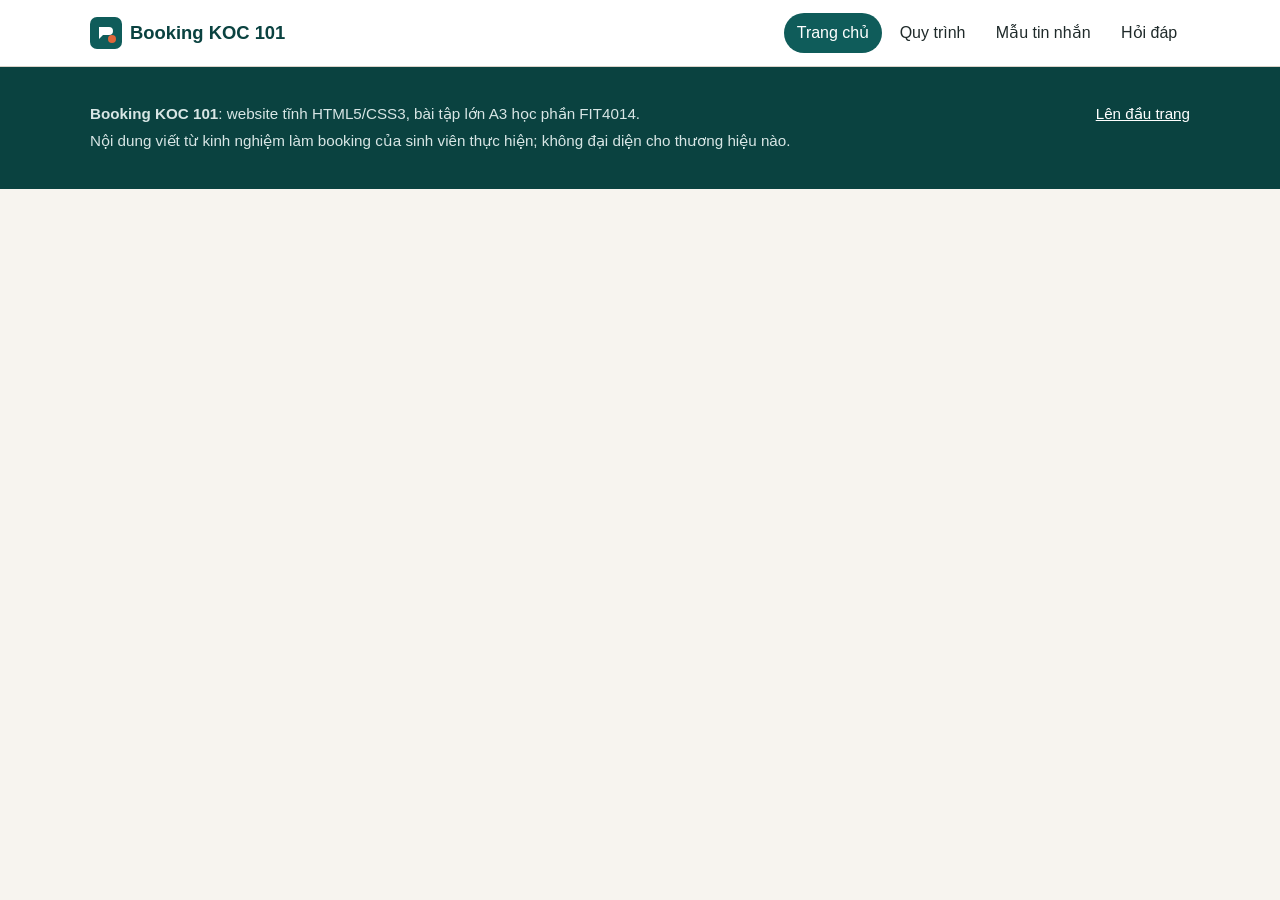
==== index.html @ 8e06d1bd "Thêm khung trang: header, menu điều hướng, footer" ====
<!DOCTYPE html>
<!-- Booking KOC 101 | index.html -->
<html lang="vi">
<head>
  <meta charset="UTF-8">
  <meta name="viewport" content="width=device-width, initial-scale=1.0">
  <meta name="description" content="Hướng dẫn quy trình booking KOC TikTok 6 bước cho sinh viên mới làm marketing.">
  <title>Booking KOC 101 | Trang chủ</title>
  <link rel="icon" href="assets/logo.svg" type="image/svg+xml">
  <!-- Một file CSS dùng chung cho cả website -->
  <link rel="stylesheet" href="css/style.css">
</head>
<body>
  <!-- ===== Link bỏ qua điều hướng: hiện ra khi nhấn Tab, giúp người dùng bàn phím nhảy thẳng vào nội dung ===== -->
  <a class="skip-link" href="#noi-dung">Bỏ qua điều hướng</a>

  <!-- ===== HEADER: logo + menu, giống nhau ở cả 5 trang. Trang đang mở có aria-current="page" ===== -->
  <header class="site-header">
    <div class="container">
      <a class="logo" href="index.html">
        <svg viewBox="0 0 64 64" aria-hidden="true"><rect width="64" height="64" rx="14" fill="#0f5c5a"/><path d="M18 20h20a8 8 0 0 1 0 16H26l-8 8V20z" fill="#fff"/><circle cx="44" cy="44" r="8" fill="#e0663a"/></svg>
        Booking KOC 101
      </a>
      <nav class="nav" aria-label="Điều hướng chính">
        <ul>
          <li><a href="index.html" aria-current="page">Trang chủ</a></li>
          <li><a href="quy-trinh.html">Quy trình</a></li>
          <li><a href="mau-tin-nhan.html">Mẫu tin nhắn</a></li>
          <li><a href="lien-he.html">Hỏi đáp</a></li>
        </ul>
      </nav>
    </div>
  </header>
  <!-- ===== NỘI DUNG CHÍNH: id="noi-dung" là đích của link bỏ qua điều hướng ===== -->
  <main id="noi-dung">
    <!-- Nội dung trang chủ sẽ thêm ở commit sau -->
  </main>
  <!-- ===== FOOTER: mô tả website, số phiên bản (để đối chiếu URL với tag trên GitHub) ===== -->
  <footer class="site-footer">
    <div class="container">
      <div>
        <p><strong>Booking KOC 101</strong>: website tĩnh HTML5/CSS3, bài tập lớn A3 học phần FIT4014.</p>
        <p>Nội dung viết từ kinh nghiệm làm booking của sinh viên thực hiện; không đại diện cho thương hiệu nào.</p>
      </div>
      <p><a href="#noi-dung">Lên đầu trang</a></p>
    </div>
  </footer>
</body>
</html>
---- css/style.css ----
/* =========================================================
   Booking KOC 101 - style.css
   Thứ tự: 1. Biến  2. Nền tảng  3. Bố cục chung  4. Header/nav
           5. Thành phần  6. Form  7. Footer  8. Responsive
   ========================================================= */

/* 1. Biến màu, chữ, khoảng cách (đổi ở đây là đổi cả trang) */
:root {
  --mau-chinh: #0f5c5a;        /* xanh cổ vịt: nút, tiêu đề */
  --mau-chinh-dam: #0a4240;
  --mau-nhan: #e0663a;         /* cam san hô: số bước, điểm nhấn */
  --mau-nen: #f7f4ef;          /* nền kem */
  --mau-the: #ffffff;
  --mau-chu: #1f2a2a;
  --mau-chu-phu: #4d5b5b;
  --mau-vien: #d9d3c9;
  --bo-goc: 12px;
  --rong-toi-da: 1100px;
  --font: "Segoe UI", Roboto, "Helvetica Neue", Arial, sans-serif;
}

/* 2. Nền tảng */
*,
*::before,
*::after { box-sizing: border-box; }

html { scroll-behavior: smooth; }

body {
  margin: 0;
  font-family: var(--font);
  font-size: 1rem;
  line-height: 1.6;
  color: var(--mau-chu);
  background: var(--mau-nen);
}

img, svg { max-width: 100%; display: block; }

h1, h2, h3 { line-height: 1.25; color: var(--mau-chinh-dam); }
h1 { font-size: clamp(1.8rem, 4vw, 2.6rem); margin: 0 0 .5em; }
h2 { font-size: clamp(1.4rem, 3vw, 1.9rem); margin: 0 0 .6em; }
h3 { font-size: 1.15rem; margin: 0 0 .4em; }

a { color: var(--mau-chinh); }
a:hover { color: var(--mau-nhan); }

/* Viền focus rõ cho người dùng bàn phím */
:focus-visible {
  outline: 3px solid var(--mau-nhan);
  outline-offset: 3px;
}

/* Link "Bỏ qua điều hướng": ẩn cho tới khi nhấn Tab */
.skip-link {
  position: absolute;
  left: -999px;
  top: 0;
  background: var(--mau-chinh);
  color: #fff;
  padding: .6rem 1rem;
  z-index: 100;
}
.skip-link:focus { left: 1rem; }

/* 3. Bố cục chung */
.container {
  width: min(100% - 2rem, var(--rong-toi-da));
  margin-inline: auto;
}

.section { padding: 3.5rem 0; }
.section--trang { background: var(--mau-the); }

.lead { font-size: 1.15rem; color: var(--mau-chu-phu); max-width: 60ch; }

/* 4. Header và thanh điều hướng */
.site-header {
  background: var(--mau-the);
  border-bottom: 1px solid var(--mau-vien);
  position: sticky;
  top: 0;
  z-index: 10;
}

.site-header .container {
  display: flex;
  align-items: center;
  justify-content: space-between;
  gap: 1rem;
  padding: .8rem 0;
}

.logo {
  display: flex;
  align-items: center;
  gap: .5rem;
  font-weight: 700;
  font-size: 1.15rem;
  color: var(--mau-chinh-dam);
  text-decoration: none;
}
.logo svg { width: 32px; height: 32px; }

.nav ul {
  list-style: none;
  display: flex;
  gap: .3rem;
  margin: 0;
  padding: 0;
}

.nav a {
  display: block;
  padding: .45rem .8rem;
  border-radius: 999px;
  text-decoration: none;
  color: var(--mau-chu);
  font-weight: 500;
}
.nav a:hover { background: var(--mau-nen); color: var(--mau-chinh); }
.nav a[aria-current="page"] { background: var(--mau-chinh); color: #fff; }

/* 7. Footer */
.site-footer {
  background: var(--mau-chinh-dam);
  color: #d8e6e5;
  padding: 2rem 0;
  font-size: .95rem;
}
.site-footer a { color: #fff; }
.site-footer .container {
  display: flex;
  flex-wrap: wrap;
  justify-content: space-between;
  gap: 1rem;
}
.site-footer p { margin: .2rem 0; }
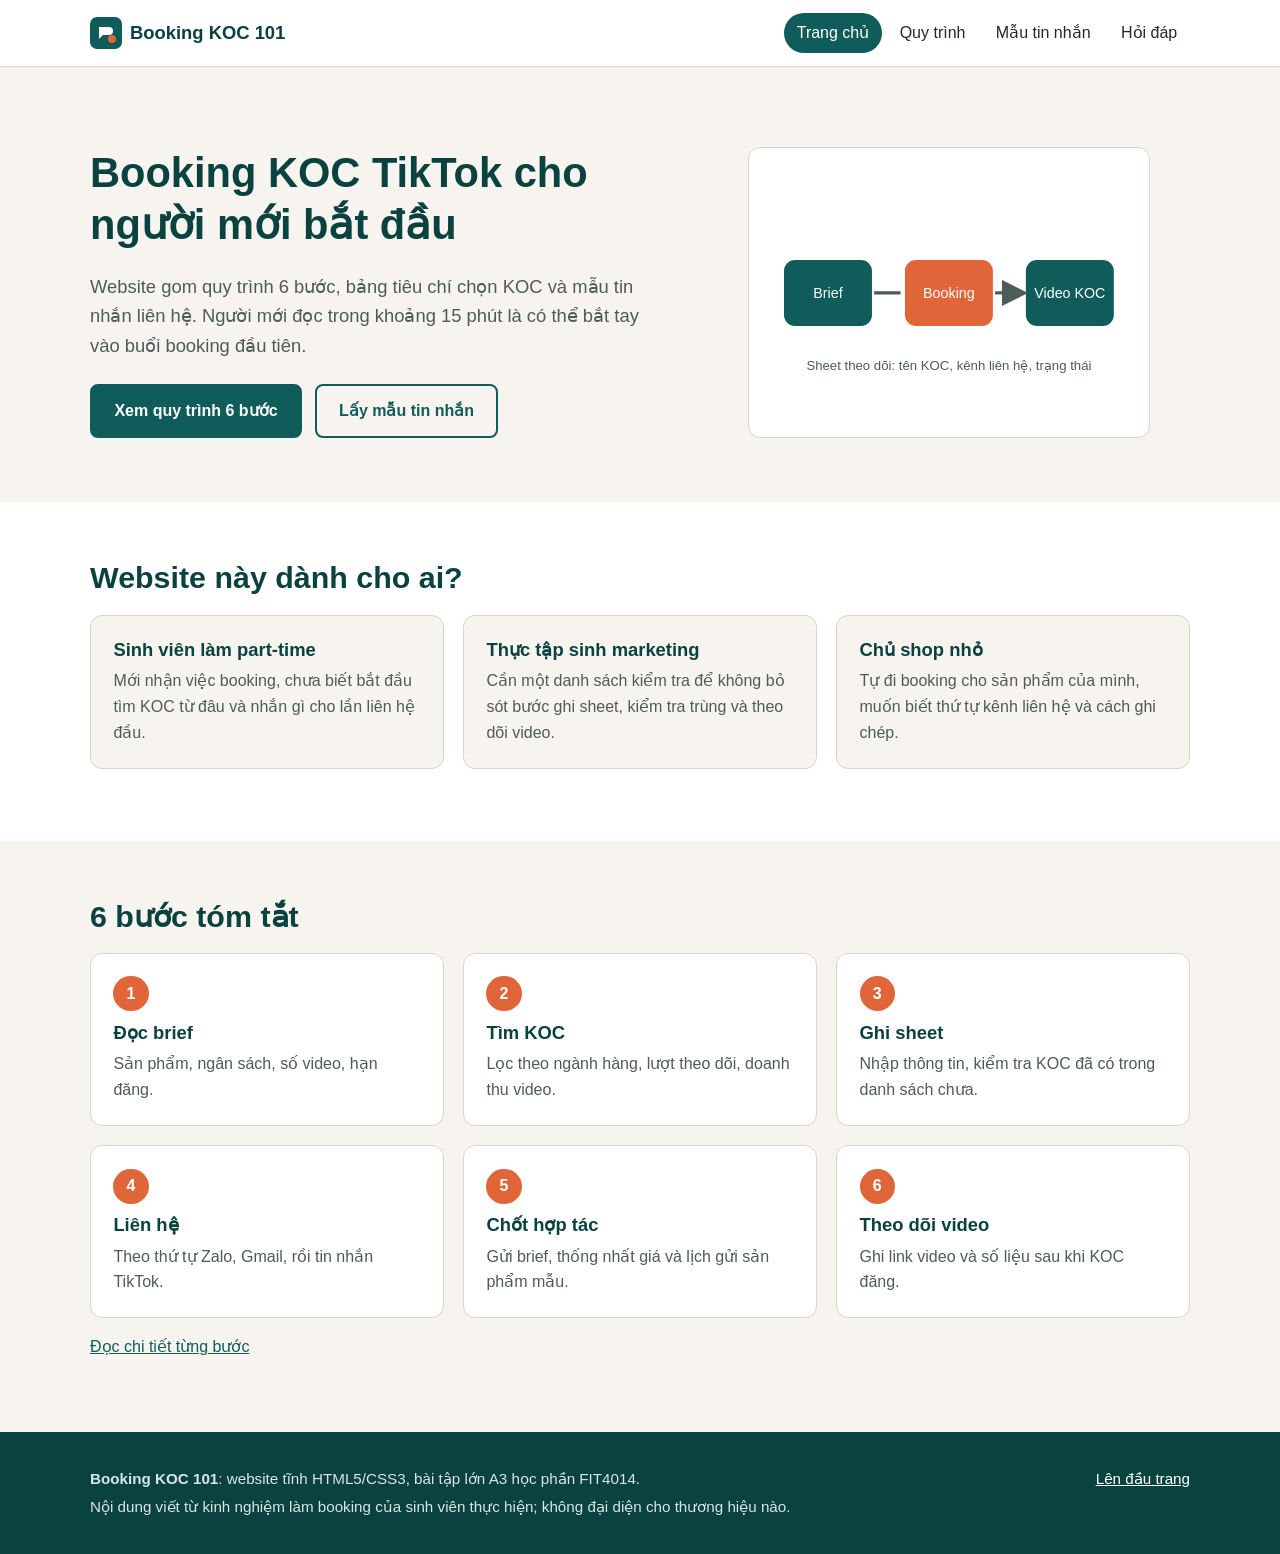
==== commit a9d1fd11: "Trang chủ: hero, 3 nhóm người dùng, 6 bước tóm tắt" ====
--- a/index.html
+++ b/index.html
@@ -33,7 +33,70 @@
   </header>
   <!-- ===== NỘI DUNG CHÍNH: id="noi-dung" là đích của link bỏ qua điều hướng ===== -->
   <main id="noi-dung">
-    <!-- Nội dung trang chủ sẽ thêm ở commit sau -->
+    <!-- ----- Phần 1. HERO: tiêu đề, mô tả, 2 nút (R1, R3) và hình SVG tự vẽ ----- -->
+    <section class="hero" aria-labelledby="tieu-de-chinh">
+      <div class="container">
+        <div>
+          <h1 id="tieu-de-chinh">Booking KOC TikTok cho người mới bắt đầu</h1>
+          <p class="lead">Website gom quy trình 6 bước, bảng tiêu chí chọn KOC và mẫu tin nhắn liên hệ. Người mới đọc trong khoảng 15 phút là có thể bắt tay vào buổi booking đầu tiên.</p>
+          <div class="nhom-nut">
+            <a class="btn" href="quy-trinh.html">Xem quy trình 6 bước</a>
+            <a class="btn btn--vien" href="mau-tin-nhan.html">Lấy mẫu tin nhắn</a>
+          </div>
+        </div>
+        <figure class="hero__hinh">
+          <svg viewBox="0 0 320 220" role="img" aria-labelledby="hinh-hero">
+            <title id="hinh-hero">Sơ đồ: thương hiệu gửi brief, người booking tìm KOC, KOC đăng video</title>
+            <rect x="10" y="80" width="80" height="60" rx="10" fill="#0f5c5a"/>
+            <text x="50" y="115" fill="#fff" font-size="13" text-anchor="middle" font-family="Arial">Brief</text>
+            <rect x="120" y="80" width="80" height="60" rx="10" fill="#e0663a"/>
+            <text x="160" y="115" fill="#fff" font-size="13" text-anchor="middle" font-family="Arial">Booking</text>
+            <rect x="230" y="80" width="80" height="60" rx="10" fill="#0f5c5a"/>
+            <text x="270" y="115" fill="#fff" font-size="13" text-anchor="middle" font-family="Arial">Video KOC</text>
+            <path d="M92 110h24M202 110h24" stroke="#4d5b5b" stroke-width="3" marker-end="url(#mui-ten)"/>
+            <defs><marker id="mui-ten" markerWidth="8" markerHeight="8" refX="6" refY="4" orient="auto"><path d="M0 0L8 4L0 8z" fill="#4d5b5b"/></marker></defs>
+            <text x="160" y="180" fill="#4d5b5b" font-size="12" text-anchor="middle" font-family="Arial">Sheet theo dõi: tên KOC, kênh liên hệ, trạng thái</text>
+          </svg>
+        </figure>
+      </div>
+    </section>
+
+    <!-- ----- Phần 2. AI DÙNG WEBSITE: 3 thẻ, lưới 3 cột (CSS .grid-3) ----- -->
+    <section class="section section--trang" aria-labelledby="ai-dung">
+      <div class="container">
+        <h2 id="ai-dung">Website này dành cho ai?</h2>
+        <ul class="grid-3">
+          <li class="card">
+            <h3>Sinh viên làm part-time</h3>
+            <p>Mới nhận việc booking, chưa biết bắt đầu tìm KOC từ đâu và nhắn gì cho lần liên hệ đầu.</p>
+          </li>
+          <li class="card">
+            <h3>Thực tập sinh marketing</h3>
+            <p>Cần một danh sách kiểm tra để không bỏ sót bước ghi sheet, kiểm tra trùng và theo dõi video.</p>
+          </li>
+          <li class="card">
+            <h3>Chủ shop nhỏ</h3>
+            <p>Tự đi booking cho sản phẩm của mình, muốn biết thứ tự kênh liên hệ và cách ghi chép.</p>
+          </li>
+        </ul>
+      </div>
+    </section>
+
+    <!-- ----- Phần 3. 6 BƯỚC TÓM TẮT: danh sách có thứ tự <ol> (R1) ----- -->
+    <section class="section" aria-labelledby="tom-tat">
+      <div class="container">
+        <h2 id="tom-tat">6 bước tóm tắt</h2>
+        <ol class="grid-3">
+          <li class="card"><span class="so-buoc">1</span><h3>Đọc brief</h3><p>Sản phẩm, ngân sách, số video, hạn đăng.</p></li>
+          <li class="card"><span class="so-buoc">2</span><h3>Tìm KOC</h3><p>Lọc theo ngành hàng, lượt theo dõi, doanh thu video.</p></li>
+          <li class="card"><span class="so-buoc">3</span><h3>Ghi sheet</h3><p>Nhập thông tin, kiểm tra KOC đã có trong danh sách chưa.</p></li>
+          <li class="card"><span class="so-buoc">4</span><h3>Liên hệ</h3><p>Theo thứ tự Zalo, Gmail, rồi tin nhắn TikTok.</p></li>
+          <li class="card"><span class="so-buoc">5</span><h3>Chốt hợp tác</h3><p>Gửi brief, thống nhất giá và lịch gửi sản phẩm mẫu.</p></li>
+          <li class="card"><span class="so-buoc">6</span><h3>Theo dõi video</h3><p>Ghi link video và số liệu sau khi KOC đăng.</p></li>
+        </ol>
+        <p><a href="quy-trinh.html">Đọc chi tiết từng bước</a></p>
+      </div>
+    </section>
   </main>
   <!-- ===== FOOTER: mô tả website, số phiên bản (để đối chiếu URL với tag trên GitHub) ===== -->
   <footer class="site-footer">
--- a/css/style.css
+++ b/css/style.css
@@ -121,6 +121,75 @@
 .nav a:hover { background: var(--mau-nen); color: var(--mau-chinh); }
 .nav a[aria-current="page"] { background: var(--mau-chinh); color: #fff; }
 
+/* 5. Thành phần */
+
+/* Hero trang chủ: 2 cột (chữ + hình minh họa) */
+.hero { padding: 4rem 0 3rem; }
+.hero .container {
+  display: grid;
+  grid-template-columns: 1.2fr 1fr;
+  gap: 2.5rem;
+  align-items: center;
+}
+.hero__hinh {
+  background: var(--mau-the);
+  border: 1px solid var(--mau-vien);
+  border-radius: var(--bo-goc);
+  padding: 1.5rem;
+}
+
+/* Tiêu đề trang con */
+.page-title { padding: 3rem 0 1.5rem; }
+
+.btn {
+  display: inline-block;
+  padding: .75rem 1.4rem;
+  border-radius: 8px;
+  background: var(--mau-chinh);
+  color: #fff;
+  font-weight: 600;
+  text-decoration: none;
+  border: 2px solid var(--mau-chinh);
+  cursor: pointer;
+  font-size: 1rem;
+  font-family: inherit;
+}
+.btn:hover { background: var(--mau-chinh-dam); color: #fff; }
+.btn--vien { background: transparent; color: var(--mau-chinh); }
+.btn--vien:hover { background: var(--mau-chinh); color: #fff; }
+.nhom-nut { display: flex; flex-wrap: wrap; gap: .8rem; margin-top: 1.5rem; }
+
+/* Lưới thẻ: 3 cột, tự giảm khi màn hình hẹp */
+.grid-3 {
+  display: grid;
+  grid-template-columns: repeat(3, 1fr);
+  gap: 1.2rem;
+  padding: 0;
+  list-style: none;
+}
+
+.card {
+  background: var(--mau-the);
+  border: 1px solid var(--mau-vien);
+  border-radius: var(--bo-goc);
+  padding: 1.4rem;
+}
+.section--trang .card { background: var(--mau-nen); }
+.card p { margin: 0; color: var(--mau-chu-phu); }
+
+/* Số thứ tự bước */
+.so-buoc {
+  display: inline-grid;
+  place-items: center;
+  width: 2.2rem;
+  height: 2.2rem;
+  border-radius: 50%;
+  background: var(--mau-nhan);
+  color: #fff;
+  font-weight: 700;
+  margin-bottom: .6rem;
+}
+
 /* 7. Footer */
 .site-footer {
   background: var(--mau-chinh-dam);
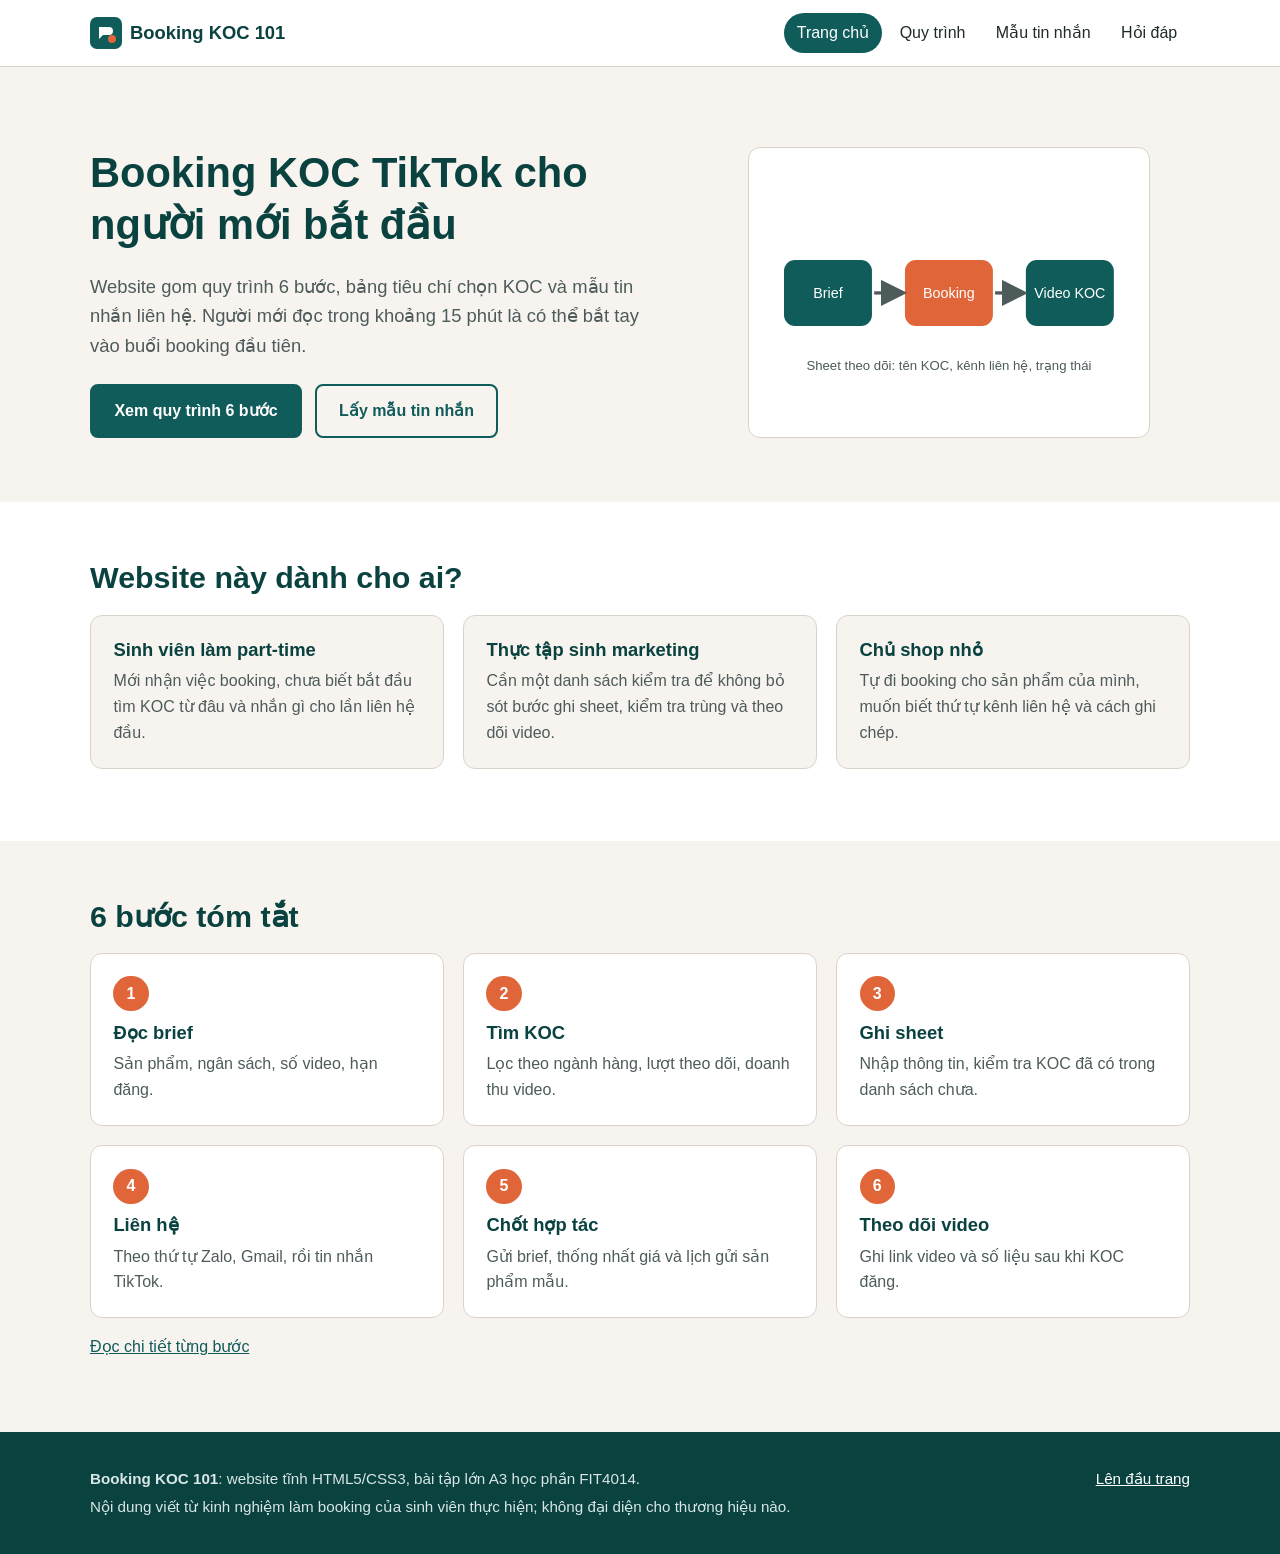
==== commit 249187a4: "Sửa lỗi: mũi tên Brief → Booking thiếu đầu mũi tên trong SVG" ====
--- a/index.html
+++ b/index.html
@@ -53,7 +53,8 @@
             <text x="160" y="115" fill="#fff" font-size="13" text-anchor="middle" font-family="Arial">Booking</text>
             <rect x="230" y="80" width="80" height="60" rx="10" fill="#0f5c5a"/>
             <text x="270" y="115" fill="#fff" font-size="13" text-anchor="middle" font-family="Arial">Video KOC</text>
-            <path d="M92 110h24M202 110h24" stroke="#4d5b5b" stroke-width="3" marker-end="url(#mui-ten)"/>
+            <path d="M92 110h24" stroke="#4d5b5b" stroke-width="3" marker-end="url(#mui-ten)"/>
+            <path d="M202 110h24" stroke="#4d5b5b" stroke-width="3" marker-end="url(#mui-ten)"/>
             <defs><marker id="mui-ten" markerWidth="8" markerHeight="8" refX="6" refY="4" orient="auto"><path d="M0 0L8 4L0 8z" fill="#4d5b5b"/></marker></defs>
             <text x="160" y="180" fill="#4d5b5b" font-size="12" text-anchor="middle" font-family="Arial">Sheet theo dõi: tên KOC, kênh liên hệ, trạng thái</text>
           </svg>
--- a/css/style.css
+++ b/css/style.css
@@ -190,6 +190,137 @@
   margin-bottom: .6rem;
 }
 
+/* Dòng thời gian quy trình (trang quy-trinh.html) */
+.timeline { list-style: none; padding: 0; margin: 0; }
+.timeline > li {
+  display: grid;
+  grid-template-columns: 3rem 1fr;
+  gap: 1rem;
+  padding-bottom: 2rem;
+  position: relative;
+}
+/* Đường nối giữa các bước */
+.timeline > li::before {
+  content: "";
+  position: absolute;
+  left: 1.5rem;
+  top: 2.4rem;
+  bottom: 0;
+  width: 2px;
+  background: var(--mau-vien);
+}
+.timeline > li:last-child::before { display: none; }
+.timeline .so-buoc { width: 3rem; height: 3rem; font-size: 1.2rem; }
+.timeline ul { padding-left: 1.2rem; margin: .4rem 0 0; }
+
+/* Hộp lưu ý */
+.luu-y {
+  border-left: 4px solid var(--mau-nhan);
+  background: #fff4ee;
+  padding: .8rem 1rem;
+  border-radius: 0 8px 8px 0;
+  margin-top: .8rem;
+}
+
+/* Bảng */
+.bang-cuon { overflow-x: auto; }  /* bảng rộng thì cuộn ngang trên điện thoại */
+table {
+  width: 100%;
+  border-collapse: collapse;
+  background: var(--mau-the);
+  min-width: 560px;
+}
+caption {
+  text-align: left;
+  font-weight: 600;
+  padding-bottom: .5rem;
+  color: var(--mau-chu-phu);
+}
+th, td {
+  padding: .7rem .8rem;
+  border: 1px solid var(--mau-vien);
+  text-align: left;
+  vertical-align: top;
+}
+thead th { background: var(--mau-chinh); color: #fff; }
+tbody tr:nth-child(even) { background: #faf8f4; }
+
+/* Mẫu tin nhắn */
+.mau-tin {
+  background: var(--mau-the);
+  border: 1px solid var(--mau-vien);
+  border-radius: var(--bo-goc);
+  padding: 1.2rem 1.4rem;
+  margin-bottom: 1.2rem;
+}
+.mau-tin pre {
+  white-space: pre-wrap;
+  font-family: inherit;
+  background: var(--mau-nen);
+  padding: 1rem;
+  border-radius: 8px;
+  margin: .6rem 0 0;
+}
+.nhan {
+  display: inline-block;
+  font-size: .8rem;
+  font-weight: 600;
+  padding: .15rem .6rem;
+  border-radius: 999px;
+  background: var(--mau-chinh);
+  color: #fff;
+}
+
+/* Câu hỏi thường gặp dùng <details> */
+details {
+  background: var(--mau-the);
+  border: 1px solid var(--mau-vien);
+  border-radius: 8px;
+  padding: .8rem 1rem;
+  margin-bottom: .6rem;
+}
+summary { cursor: pointer; font-weight: 600; }
+details p { margin: .6rem 0 0; color: var(--mau-chu-phu); }
+
+/* 6. Form */
+.form-wrap {
+  display: grid;
+  grid-template-columns: 1fr 1.4fr;
+  gap: 2rem;
+  align-items: start;
+}
+form {
+  background: var(--mau-the);
+  border: 1px solid var(--mau-vien);
+  border-radius: var(--bo-goc);
+  padding: 1.5rem;
+}
+fieldset { border: 0; padding: 0; margin: 0 0 1rem; }
+legend { font-weight: 700; margin-bottom: .6rem; color: var(--mau-chinh-dam); }
+.truong { margin-bottom: 1rem; }
+.truong label { display: block; font-weight: 600; margin-bottom: .3rem; }
+.truong small { color: var(--mau-chu-phu); }
+
+input, select, textarea {
+  width: 100%;
+  padding: .65rem .75rem;
+  border: 1px solid #a9a296;
+  border-radius: 8px;
+  font: inherit;
+  background: #fff;
+}
+textarea { min-height: 120px; resize: vertical; }
+
+/* Báo lỗi bằng CSS: chỉ đỏ khi người dùng đã nhập mà sai */
+input:user-invalid,
+textarea:user-invalid,
+select:user-invalid { border-color: #b3261e; background: #fff5f4; }
+
+.lua-chon { display: flex; flex-wrap: wrap; gap: .4rem 1.2rem; }
+.lua-chon label { font-weight: 400; display: flex; align-items: center; gap: .4rem; }
+.lua-chon input { width: auto; }
+.bat-buoc { color: #b3261e; }
+
 /* 7. Footer */
 .site-footer {
   background: var(--mau-chinh-dam);
@@ -205,3 +336,36 @@
   gap: 1rem;
 }
 .site-footer p { margin: .2rem 0; }
+
+/* 8. Responsive */
+
+/* Máy tính bảng: lưới 2 cột, hero 1 cột */
+@media (max-width: 900px) {
+  .grid-3 { grid-template-columns: repeat(2, 1fr); }
+  .hero .container,
+  .form-wrap { grid-template-columns: 1fr; }
+  .hero__hinh { max-width: 420px; }
+}
+
+/* Điện thoại: 1 cột, menu xuống dòng dưới logo */
+@media (max-width: 640px) {
+  .site-header { position: static; }
+  .site-header .container { flex-direction: column; align-items: flex-start; }
+  .nav ul { flex-wrap: wrap; }
+  .nav a { padding: .4rem .7rem; font-size: .95rem; }
+  .grid-3 { grid-template-columns: 1fr; }
+  .section { padding: 2.5rem 0; }
+  .hero { padding: 2.5rem 0 2rem; }
+  .btn { width: 100%; text-align: center; }
+}
+
+/* Tôn trọng cài đặt giảm chuyển động của hệ điều hành */
+@media (prefers-reduced-motion: reduce) {
+  html { scroll-behavior: auto; }
+}
+
+/* Khi in: bỏ menu, chữ đen trên nền trắng */
+@media print {
+  .site-header, .site-footer, .skip-link { display: none; }
+  body { background: #fff; }
+}
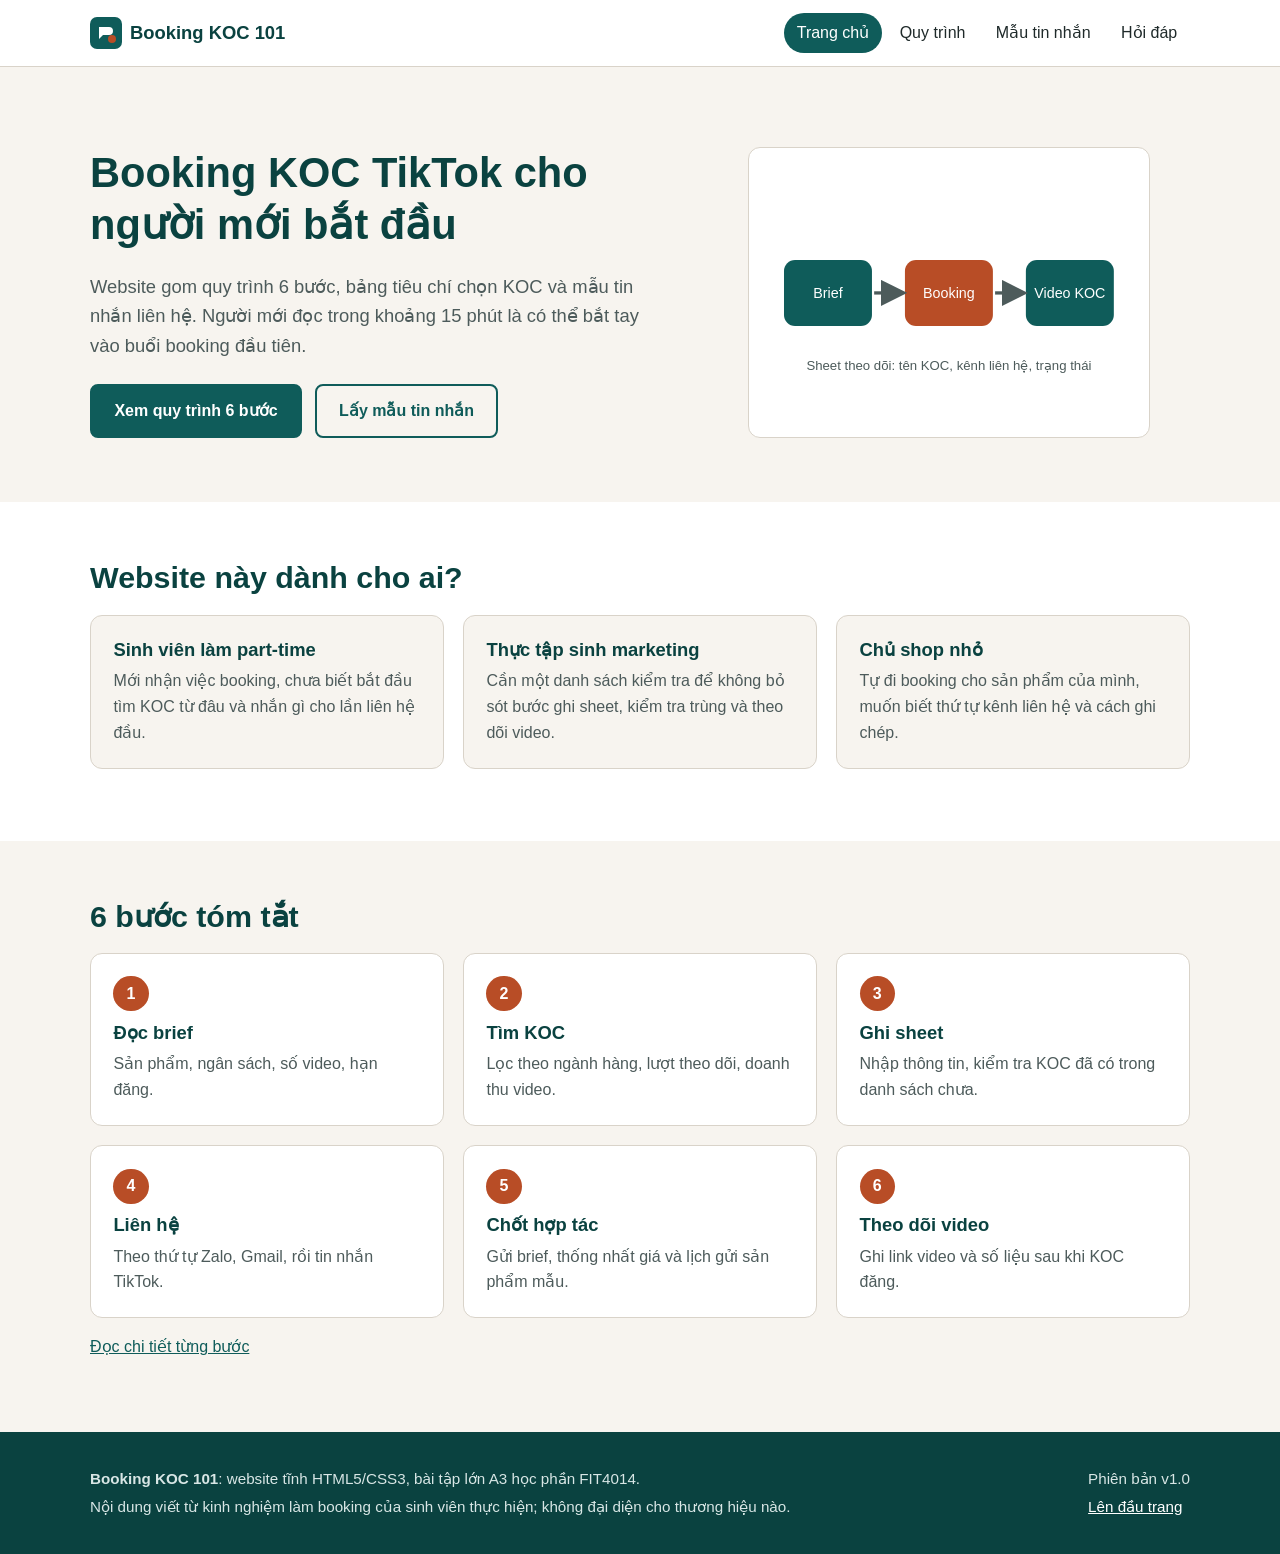
==== commit 097637d4: "Tài liệu bàn giao: README, AI_LOG, release note; ghi phiên bản v1.0 ở footer" ====
--- a/index.html
+++ b/index.html
@@ -18,7 +18,7 @@
   <header class="site-header">
     <div class="container">
       <a class="logo" href="index.html">
-        <svg viewBox="0 0 64 64" aria-hidden="true"><rect width="64" height="64" rx="14" fill="#0f5c5a"/><path d="M18 20h20a8 8 0 0 1 0 16H26l-8 8V20z" fill="#fff"/><circle cx="44" cy="44" r="8" fill="#e0663a"/></svg>
+        <svg viewBox="0 0 64 64" aria-hidden="true"><rect width="64" height="64" rx="14" fill="#0f5c5a"/><path d="M18 20h20a8 8 0 0 1 0 16H26l-8 8V20z" fill="#fff"/><circle cx="44" cy="44" r="8" fill="#b84d26"/></svg>
         Booking KOC 101
       </a>
       <nav class="nav" aria-label="Điều hướng chính">
@@ -49,7 +49,7 @@
             <title id="hinh-hero">Sơ đồ: thương hiệu gửi brief, người booking tìm KOC, KOC đăng video</title>
             <rect x="10" y="80" width="80" height="60" rx="10" fill="#0f5c5a"/>
             <text x="50" y="115" fill="#fff" font-size="13" text-anchor="middle" font-family="Arial">Brief</text>
-            <rect x="120" y="80" width="80" height="60" rx="10" fill="#e0663a"/>
+            <rect x="120" y="80" width="80" height="60" rx="10" fill="#b84d26"/>
             <text x="160" y="115" fill="#fff" font-size="13" text-anchor="middle" font-family="Arial">Booking</text>
             <rect x="230" y="80" width="80" height="60" rx="10" fill="#0f5c5a"/>
             <text x="270" y="115" fill="#fff" font-size="13" text-anchor="middle" font-family="Arial">Video KOC</text>
@@ -106,7 +106,10 @@
         <p><strong>Booking KOC 101</strong>: website tĩnh HTML5/CSS3, bài tập lớn A3 học phần FIT4014.</p>
         <p>Nội dung viết từ kinh nghiệm làm booking của sinh viên thực hiện; không đại diện cho thương hiệu nào.</p>
       </div>
-      <p><a href="#noi-dung">Lên đầu trang</a></p>
+      <div>
+        <p>Phiên bản v1.0</p>
+        <p><a href="#noi-dung">Lên đầu trang</a></p>
+      </div>
     </div>
   </footer>
 </body>
--- a/css/style.css
+++ b/css/style.css
@@ -8,7 +8,7 @@
 :root {
   --mau-chinh: #0f5c5a;        /* xanh cổ vịt: nút, tiêu đề */
   --mau-chinh-dam: #0a4240;
-  --mau-nhan: #e0663a;         /* cam san hô: số bước, điểm nhấn */
+  --mau-nhan: #b84d26;         /* cam đậm: số bước, điểm nhấn. Đổi từ #e0663a (tương phản 3,43:1) sang #b84d26 (5,09:1) */
   --mau-nen: #f7f4ef;          /* nền kem */
   --mau-the: #ffffff;
   --mau-chu: #1f2a2a;
